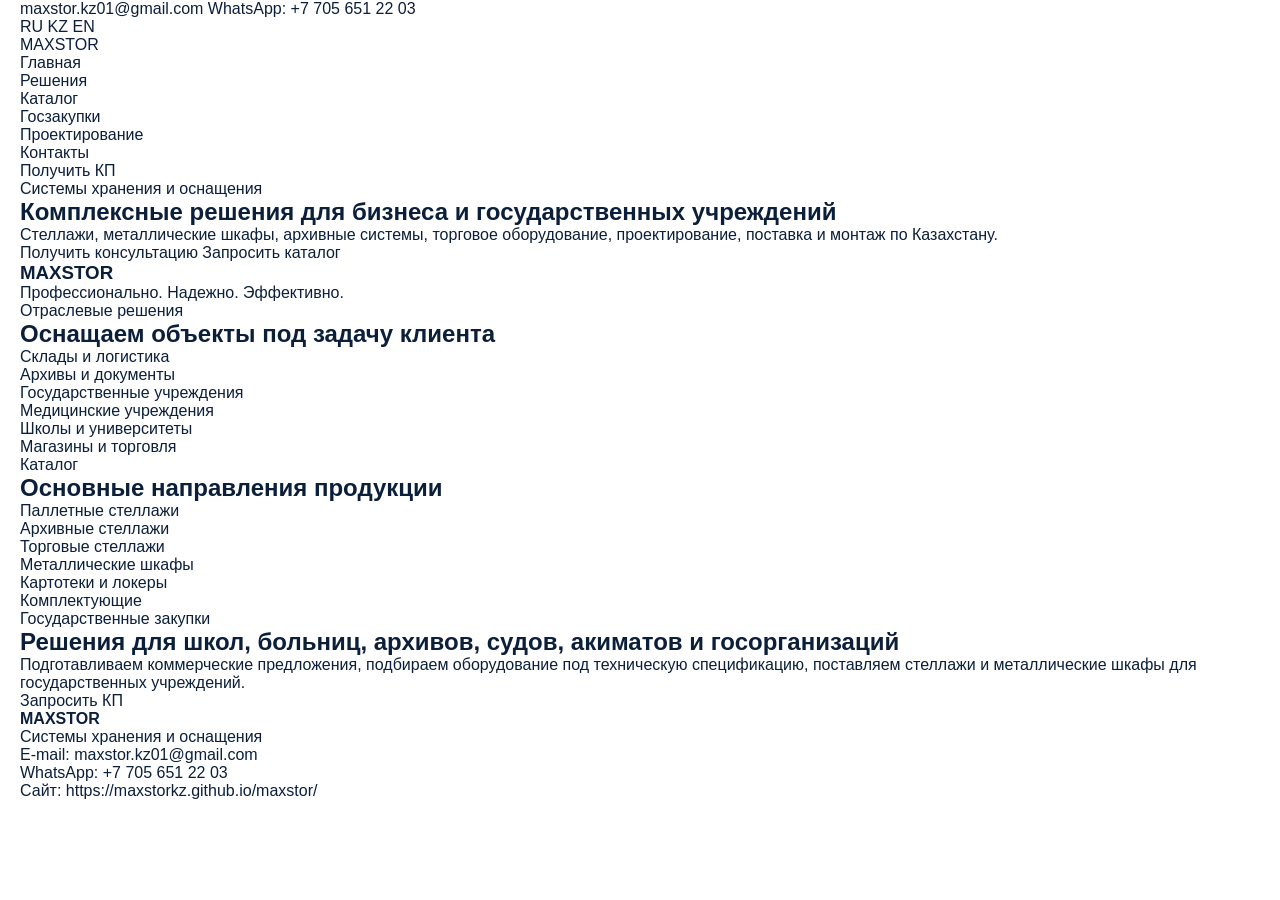
==== index.html @ 9de03441 "Update index.html" ====
<!DOCTYPE html>
<html lang="ru">
<head>
    <meta charset="UTF-8">
    <meta http-equiv="X-UA-Compatible" content="IE=edge">

    <meta name="viewport" content="width=device-width, initial-scale=1.0">

    <title>MAXSTOR | Стеллажи, металлические шкафы и системы хранения в Казахстане</title>

    <meta name="description" content="MAXSTOR — системы хранения и оснащения для складов, архивов, магазинов, школ, медицинских и государственных учреждений. Стеллажи, металлические шкафы, проектирование и монтаж.">

    <meta name="keywords" content="стеллажи Казахстан, архивные стеллажи, паллетные стеллажи, металлические шкафы, стеллажи для школы, стеллажи для архива, торговые стеллажи, системы хранения">

    <meta name="author" content="MAXSTOR">
    <meta name="robots" content="index, follow">
    <meta name="theme-color" content="#0D47A1">

    <meta property="og:type" content="website">
    <meta property="og:title" content="MAXSTOR | Системы хранения и оснащения">
    <meta property="og:description" content="Комплексные решения для складов, архивов, магазинов, школ, медицины и государственных учреждений.">
    <meta property="og:url" content="https://maxstorkz.github.io/maxstor/">

    <link rel="stylesheet" href="assets/css/style.css">
</head>

<body>

<header class="top-header">
    <div class="container top-header__inner">
        <div class="top-header__contacts">
            <a href="mailto:maxstor.kz01@gmail.com">maxstor.kz01@gmail.com</a>
            <a href="https://wa.me/77056512203">WhatsApp: +7 705 651 22 03</a>
        </div>

        <div class="top-header__lang">
            <span>RU</span>
            <span>KZ</span>
            <span>EN</span>
        </div>
    </div>
</header>

<nav class="main-nav">
    <div class="container main-nav__inner">
        <a class="logo" href="/">
            <span class="logo__max">MAX</span><span class="logo__stor">STOR</span>
        </a>

        <ul class="menu">
            <li><a href="#">Главная</a></li>
            <li><a href="#">Решения</a></li>
            <li><a href="#">Каталог</a></li>
            <li><a href="#">Госзакупки</a></li>
            <li><a href="#">Проектирование</a></li>
            <li><a href="#">Контакты</a></li>
        </ul>

        <a class="nav-button" href="https://wa.me/77056512203">Получить КП</a>
    </div>
</nav>

<main>

<section class="hero">
    <div class="container hero__inner">
        <div class="hero__content">
            <p class="hero__label">Системы хранения и оснащения</p>

            <h1>Комплексные решения для бизнеса и государственных учреждений</h1>

            <p class="hero__text">
                Стеллажи, металлические шкафы, архивные системы, торговое оборудование,
                проектирование, поставка и монтаж по Казахстану.
            </p>

            <div class="hero__buttons">
                <a class="btn btn-orange" href="https://wa.me/77056512203">Получить консультацию</a>
                <a class="btn btn-blue" href="mailto:maxstor.kz01@gmail.com">Запросить каталог</a>
            </div>
        </div>

        <div class="hero__card">
            <h3>MAXSTOR</h3>
            <p>Профессионально. Надежно. Эффективно.</p>
        </div>
    </div>
</section>

<section class="solutions">
    <div class="container">
        <div class="section-title">
            <p>Отраслевые решения</p>
            <h2>Оснащаем объекты под задачу клиента</h2>
        </div>

        <div class="cards">
            <div class="card">Склады и логистика</div>
            <div class="card">Архивы и документы</div>
            <div class="card">Государственные учреждения</div>
            <div class="card">Медицинские учреждения</div>
            <div class="card">Школы и университеты</div>
            <div class="card">Магазины и торговля</div>
        </div>
    </div>
</section>

<section class="catalog-preview">
    <div class="container">
        <div class="section-title">
            <p>Каталог</p>
            <h2>Основные направления продукции</h2>
        </div>

        <div class="catalog-grid">
            <div class="catalog-item">Паллетные стеллажи</div>
            <div class="catalog-item">Архивные стеллажи</div>
            <div class="catalog-item">Торговые стеллажи</div>
            <div class="catalog-item">Металлические шкафы</div>
            <div class="catalog-item">Картотеки и локеры</div>
            <div class="catalog-item">Комплектующие</div>
        </div>
    </div>
</section>

<section class="government">
    <div class="container government__inner">
        <div>
            <p class="hero__label">Государственные закупки</p>
            <h2>Решения для школ, больниц, архивов, судов, акиматов и госорганизаций</h2>
            <p>
                Подготавливаем коммерческие предложения, подбираем оборудование под техническую спецификацию,
                поставляем стеллажи и металлические шкафы для государственных учреждений.
            </p>
        </div>

        <a class="btn btn-orange" href="mailto:maxstor.kz01@gmail.com">Запросить КП</a>
    </div>
</section>

</main>

<footer class="footer">
    <div class="container footer__inner">
        <div>
            <strong>MAXSTOR</strong>
            <p>Системы хранения и оснащения</p>
        </div>

        <div>
            <p>E-mail: <a href="mailto:maxstor.kz01@gmail.com">maxstor.kz01@gmail.com</a></p>
            <p>WhatsApp: <a href="https://wa.me/77056512203">+7 705 651 22 03</a></p>
            <p>Сайт: https://maxstorkz.github.io/maxstor/</p>
        </div>
    </div>
</footer>

<script src="assets/js/main.js"></script>

</body>
</html>
---- assets/css/style.css ----
:root {
    --blue: #0D47A1;
    --orange: #FF6A00;
    --white: #FFFFFF;
    --dark: #0B1F3A;
    --gray: #F2F4F7;

    --max-width: 1400px;
    --transition: .3s ease;
}

*{
    margin:0;
    padding:0;
    box-sizing:border-box;
}

html{
    scroll-behavior:smooth;
}

body{
    font-family:Arial, Helvetica, sans-serif;
    background:var(--white);
    color:var(--dark);
    overflow-x:hidden;
}

img{
    max-width:100%;
    display:block;
}

a{
    text-decoration:none;
    color:inherit;
    transition:var(--transition);
}

ul{
    list-style:none;
}

.container{
    width:100%;
    max-width:var(--max-width);
    margin:auto;
    padding:0 20px;
}
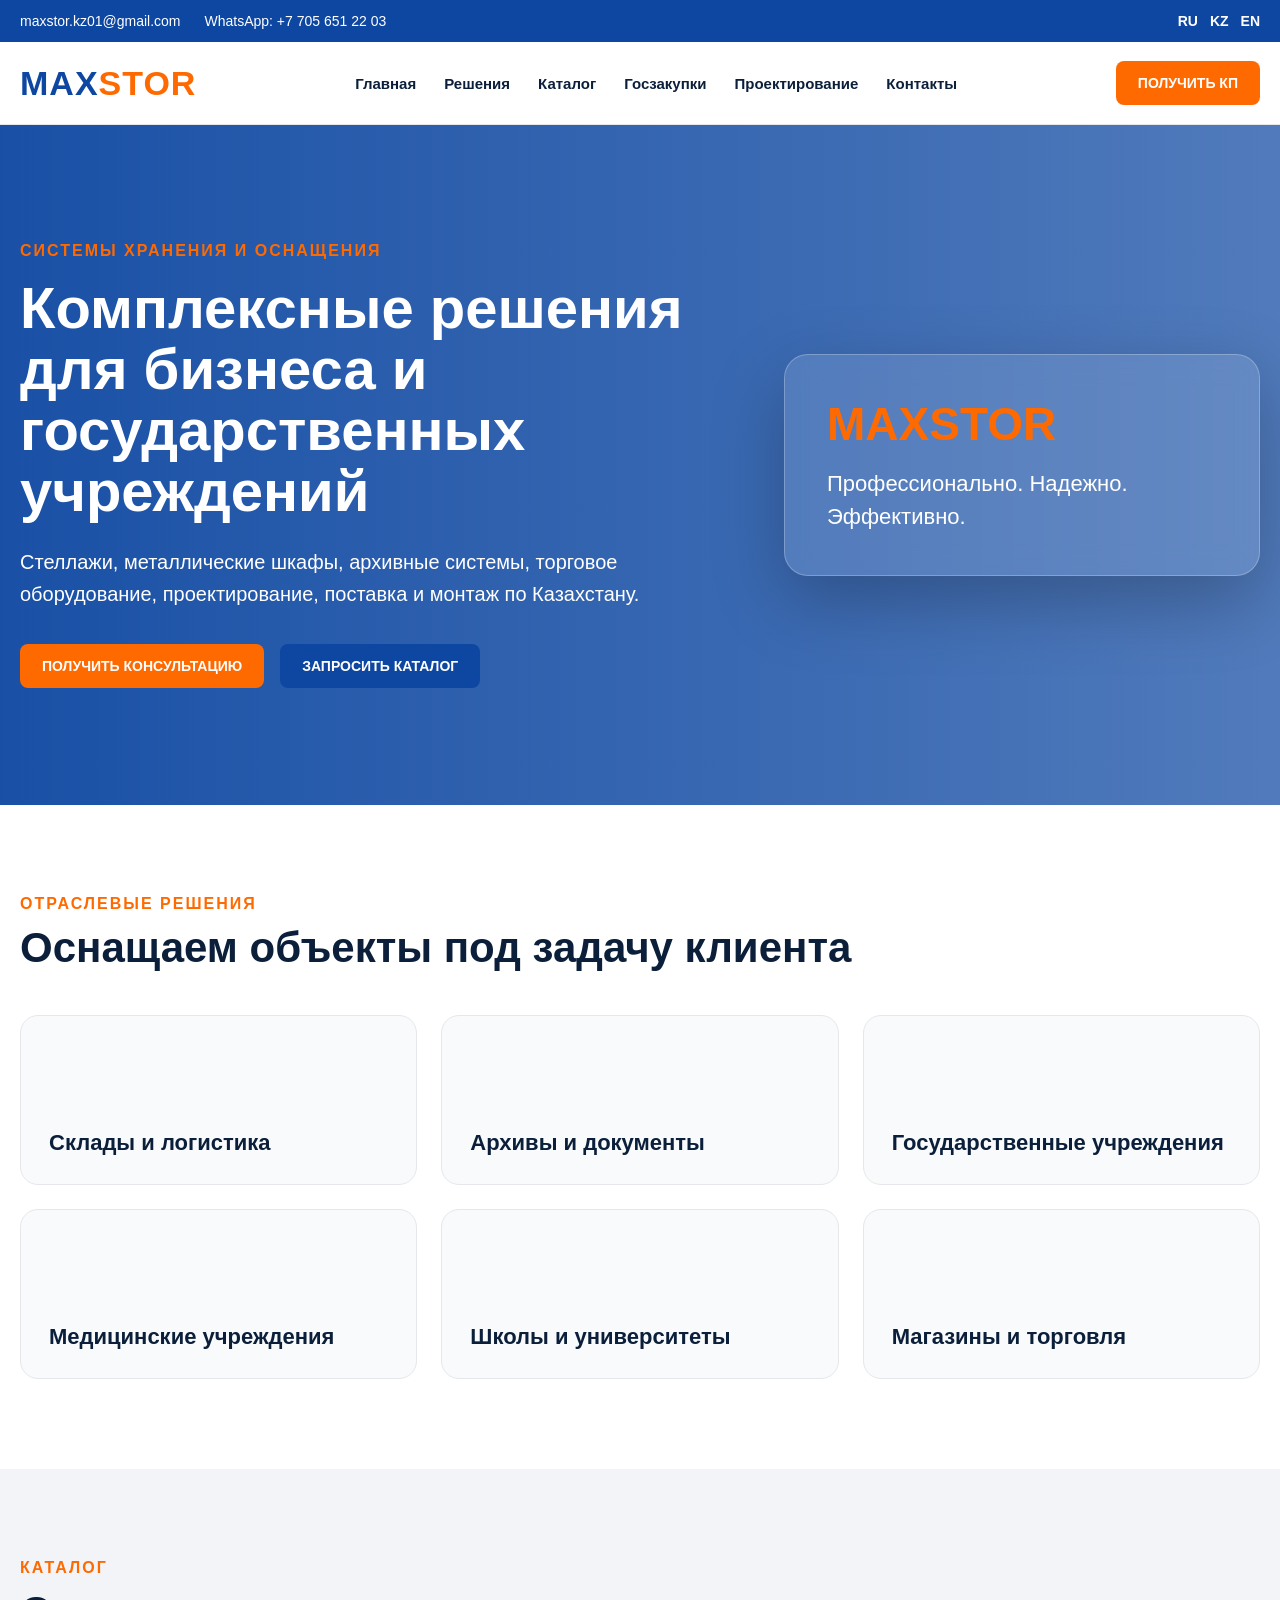
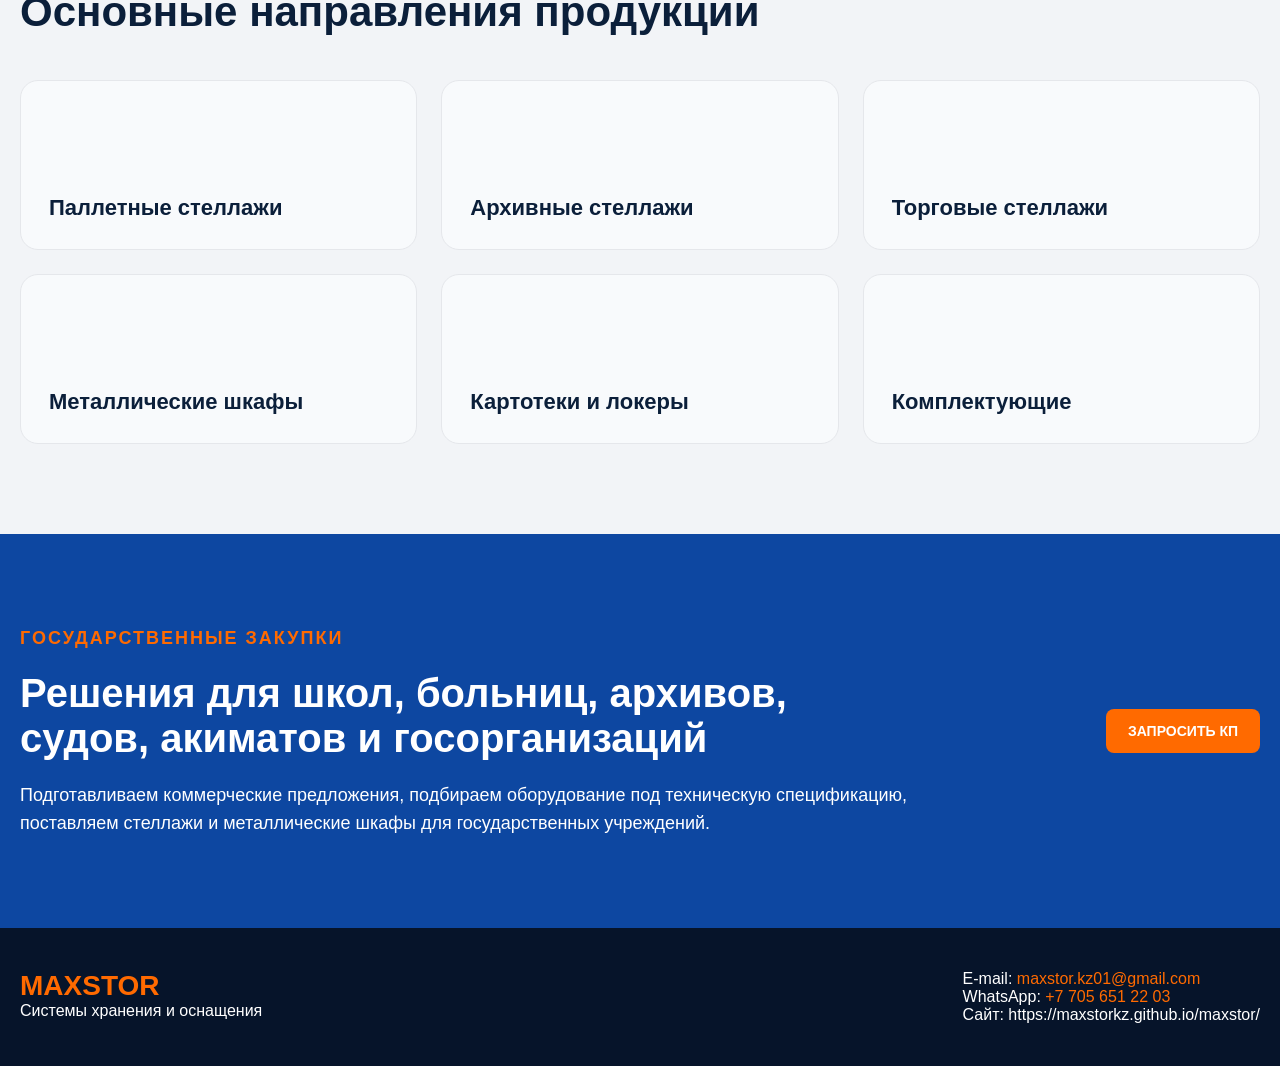
==== commit fb4337d6: "Update index.html" ====
--- a/index.html
+++ b/index.html
@@ -43,7 +43,7 @@
 
 <nav class="main-nav">
     <div class="container main-nav__inner">
-        <a class="logo" href="/">
+        <a class="logo" href="./">
             <span class="logo__max">MAX</span><span class="logo__stor">STOR</span>
         </a>
 
--- a/assets/css/style.css
+++ b/assets/css/style.css
@@ -4,46 +4,350 @@
     --white: #FFFFFF;
     --dark: #0B1F3A;
     --gray: #F2F4F7;
-
+    --light: #F8FAFC;
     --max-width: 1400px;
     --transition: .3s ease;
 }
 
-*{
-    margin:0;
-    padding:0;
-    box-sizing:border-box;
-}
-
-html{
-    scroll-behavior:smooth;
-}
-
-body{
-    font-family:Arial, Helvetica, sans-serif;
-    background:var(--white);
-    color:var(--dark);
-    overflow-x:hidden;
-}
-
-img{
-    max-width:100%;
-    display:block;
-}
-
-a{
-    text-decoration:none;
-    color:inherit;
-    transition:var(--transition);
-}
-
-ul{
-    list-style:none;
-}
-
-.container{
-    width:100%;
-    max-width:var(--max-width);
-    margin:auto;
-    padding:0 20px;
-}
+* {
+    margin: 0;
+    padding: 0;
+    box-sizing: border-box;
+}
+
+html {
+    scroll-behavior: smooth;
+}
+
+body {
+    font-family: Arial, Helvetica, sans-serif;
+    background: var(--white);
+    color: var(--dark);
+    overflow-x: hidden;
+}
+
+a {
+    text-decoration: none;
+    color: inherit;
+    transition: var(--transition);
+}
+
+ul {
+    list-style: none;
+}
+
+.container {
+    width: 100%;
+    max-width: var(--max-width);
+    margin: auto;
+    padding: 0 20px;
+}
+
+.top-header {
+    background: var(--blue);
+    color: var(--white);
+    font-size: 14px;
+}
+
+.top-header__inner {
+    display: flex;
+    justify-content: space-between;
+    align-items: center;
+    min-height: 42px;
+}
+
+.top-header__contacts {
+    display: flex;
+    gap: 24px;
+}
+
+.top-header__contacts a:hover {
+    color: var(--orange);
+}
+
+.top-header__lang {
+    display: flex;
+    gap: 12px;
+    font-weight: 700;
+}
+
+.main-nav {
+    background: var(--white);
+    border-bottom: 1px solid #e5e7eb;
+    position: sticky;
+    top: 0;
+    z-index: 100;
+}
+
+.main-nav__inner {
+    min-height: 82px;
+    display: flex;
+    align-items: center;
+    justify-content: space-between;
+}
+
+.logo {
+    font-size: 34px;
+    font-weight: 900;
+    letter-spacing: 1px;
+}
+
+.logo__max {
+    color: var(--blue);
+}
+
+.logo__stor {
+    color: var(--orange);
+}
+
+.menu {
+    display: flex;
+    gap: 28px;
+    font-weight: 700;
+    font-size: 15px;
+}
+
+.menu a:hover {
+    color: var(--orange);
+}
+
+.nav-button,
+.btn {
+    display: inline-flex;
+    align-items: center;
+    justify-content: center;
+    padding: 14px 22px;
+    border-radius: 8px;
+    font-weight: 800;
+    text-transform: uppercase;
+    font-size: 14px;
+}
+
+.nav-button,
+.btn-orange {
+    background: var(--orange);
+    color: var(--white);
+}
+
+.btn-blue {
+    background: var(--blue);
+    color: var(--white);
+}
+
+.nav-button:hover,
+.btn:hover {
+    transform: translateY(-2px);
+    box-shadow: 0 10px 25px rgba(13, 71, 161, .2);
+}
+
+.hero {
+    min-height: 680px;
+    background:
+        linear-gradient(90deg, rgba(13, 71, 161, .95), rgba(13, 71, 161, .72)),
+        url("../img/hero-warehouse.jpg");
+    background-size: cover;
+    background-position: center;
+    color: var(--white);
+    display: flex;
+    align-items: center;
+}
+
+.hero__inner {
+    display: grid;
+    grid-template-columns: 1.2fr .8fr;
+    gap: 50px;
+    align-items: center;
+}
+
+.hero__label {
+    color: var(--orange);
+    font-weight: 900;
+    text-transform: uppercase;
+    letter-spacing: 2px;
+    margin-bottom: 18px;
+}
+
+.hero h1 {
+    font-size: 58px;
+    line-height: 1.05;
+    max-width: 850px;
+    margin-bottom: 24px;
+}
+
+.hero__text {
+    font-size: 20px;
+    line-height: 1.6;
+    max-width: 720px;
+    margin-bottom: 34px;
+}
+
+.hero__buttons {
+    display: flex;
+    gap: 16px;
+    flex-wrap: wrap;
+}
+
+.hero__card {
+    background: rgba(255, 255, 255, .12);
+    border: 1px solid rgba(255, 255, 255, .25);
+    backdrop-filter: blur(14px);
+    padding: 42px;
+    border-radius: 24px;
+    box-shadow: 0 25px 70px rgba(0, 0, 0, .25);
+}
+
+.hero__card h3 {
+    font-size: 46px;
+    color: var(--orange);
+    margin-bottom: 16px;
+}
+
+.hero__card p {
+    font-size: 22px;
+    line-height: 1.5;
+}
+
+.solutions,
+.catalog-preview {
+    padding: 90px 0;
+}
+
+.section-title {
+    margin-bottom: 42px;
+}
+
+.section-title p {
+    color: var(--orange);
+    font-weight: 900;
+    text-transform: uppercase;
+    letter-spacing: 2px;
+    margin-bottom: 10px;
+}
+
+.section-title h2 {
+    font-size: 42px;
+    line-height: 1.2;
+}
+
+.cards,
+.catalog-grid {
+    display: grid;
+    grid-template-columns: repeat(3, 1fr);
+    gap: 24px;
+}
+
+.card,
+.catalog-item {
+    min-height: 170px;
+    background: var(--light);
+    border: 1px solid #e5e7eb;
+    border-radius: 18px;
+    padding: 28px;
+    font-size: 22px;
+    font-weight: 900;
+    display: flex;
+    align-items: flex-end;
+    transition: var(--transition);
+}
+
+.card:hover,
+.catalog-item:hover {
+    background: var(--blue);
+    color: var(--white);
+    transform: translateY(-6px);
+    box-shadow: 0 20px 45px rgba(13, 71, 161, .18);
+}
+
+.catalog-preview {
+    background: var(--gray);
+}
+
+.government {
+    padding: 90px 0;
+    background: var(--blue);
+    color: var(--white);
+}
+
+.government__inner {
+    display: grid;
+    grid-template-columns: 1fr auto;
+    gap: 40px;
+    align-items: center;
+}
+
+.government h2 {
+    font-size: 40px;
+    margin-bottom: 20px;
+    max-width: 900px;
+}
+
+.government p {
+    font-size: 18px;
+    line-height: 1.6;
+    max-width: 950px;
+}
+
+.footer {
+    background: #06142A;
+    color: var(--white);
+    padding: 42px 0;
+}
+
+.footer__inner {
+    display: flex;
+    justify-content: space-between;
+    gap: 30px;
+}
+
+.footer strong {
+    font-size: 28px;
+    color: var(--orange);
+}
+
+.footer a {
+    color: var(--orange);
+}
+
+@media (max-width: 900px) {
+    .top-header__inner,
+    .main-nav__inner,
+    .footer__inner {
+        flex-direction: column;
+        gap: 16px;
+        padding: 16px 20px;
+        text-align: center;
+    }
+
+    .menu {
+        flex-wrap: wrap;
+        justify-content: center;
+        gap: 14px;
+    }
+
+    .hero {
+        min-height: auto;
+        padding: 80px 0;
+    }
+
+    .hero__inner,
+    .government__inner {
+        grid-template-columns: 1fr;
+    }
+
+    .hero h1 {
+        font-size: 38px;
+    }
+
+    .hero__text {
+        font-size: 18px;
+    }
+
+    .cards,
+    .catalog-grid {
+        grid-template-columns: 1fr;
+    }
+
+    .section-title h2 {
+        font-size: 32px;
+    }
+}
